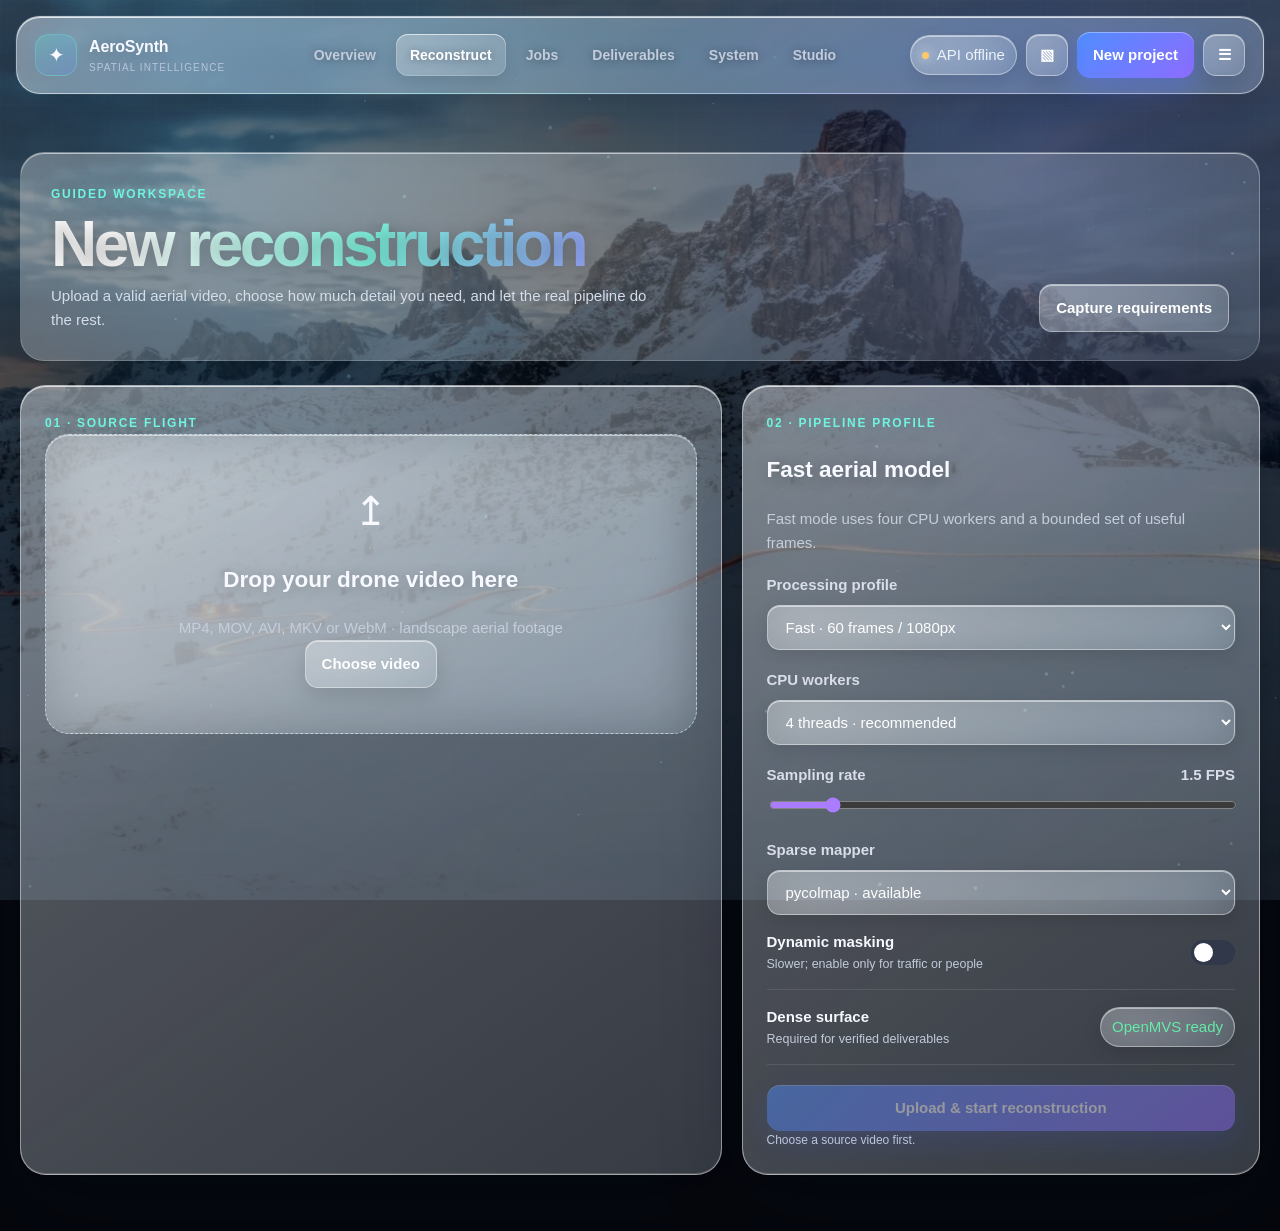
==== frontend/reconstruct.html @ 11335970 "feat: upgrade reconstruction platform and web studio" ====
<!doctype html><html lang="en"><head><meta charset="utf-8"><meta name="viewport" content="width=device-width,initial-scale=1"><title>Reconstruct · AeroSynth</title><link rel="stylesheet" href="/frontend/app.css"></head>
<body data-page="reconstruct"><div class="app-shell"><div id="shell"></div><main class="page">
  <header class="page-title"><div><span class="eyebrow">Guided workspace</span><h1 class="gradient-text">New reconstruction</h1><p>Upload a valid aerial video, choose how much detail you need, and let the real pipeline do the rest.</p></div><button class="btn btn-secondary" data-modal-open="captureModal">Capture requirements</button></header>
  <section class="workspace">
    <article class="card glass"><span class="eyebrow">01 · Source flight</span><div class="dropzone" id="dropzone"><div><div class="drop-icon">↥</div><h2 id="dropTitle">Drop your drone video here</h2><p id="dropHelp" class="muted">MP4, MOV, AVI, MKV or WebM · landscape aerial footage</p><button class="btn btn-secondary" id="browseBtn" type="button">Choose video</button><input class="hidden" id="fileInput" type="file" accept="video/*"></div></div><div id="fileMeta" class="hidden"><div class="section-head" style="margin-top:20px"><div><span class="eyebrow">Selected</span><h2 id="fileName">—</h2></div><span class="pill" id="fileSize">—</span></div><video id="preview" controls style="width:100%;max-height:280px;border-radius:18px;background:#000"></video></div></article>
    <aside class="card glass">
      <span class="eyebrow">02 · Pipeline profile</span><h2>Fast aerial model</h2>
      <p class="muted">Fast mode uses four CPU workers and a bounded set of useful frames.</p>
      <div class="field"><label for="profile">Processing profile</label><select class="select" id="profile"><option value="fast">Fast · 60 frames / 1080px</option><option value="balanced">Balanced · 220 frames / 2000px</option><option value="quality">Quality · 450 frames / 2800px</option></select></div>
      <div class="field"><label for="threads">CPU workers</label><select class="select" id="threads"><option value="4" selected>4 threads · recommended</option><option value="6">6 threads</option><option value="8">8 threads · high load</option><option value="2">2 threads · low power</option></select></div>
      <div class="field"><label>Sampling rate <span id="fpsLabel">1.5 FPS</span></label><input id="fps" type="range" min="1" max="5" value="1.5" step="0.5"></div>
      <div class="field"><label for="mapper">Sparse mapper</label><select class="select" id="mapper"><option value="pycolmap">pycolmap · available</option><option value="glomap">GLOMAP · fallback if installed</option></select></div>
      <div class="switch-row"><span><strong>Dynamic masking</strong><small class="muted" style="display:block">Slower; enable only for traffic or people</small></span><label class="switch"><input id="masking" type="checkbox"><span></span></label></div>
      <div class="switch-row"><span><strong>Dense surface</strong><small class="muted" style="display:block">Required for verified deliverables</small></span><span class="pill good">OpenMVS ready</span></div>
      <button id="launchBtn" class="btn btn-primary" style="width:100%;margin-top:20px" disabled>Upload & start reconstruction</button><p id="launchHint" class="muted" style="font-size:12px">Choose a source video first.</p>
    </aside>
  </section>
  <section class="card glass hidden" id="progressCard" style="margin-top:20px"><div class="section-head" style="margin:0 0 14px"><div><span class="eyebrow">Live job</span><h2 id="progressTitle">Uploading source</h2></div><strong id="progressPct">0%</strong></div><div class="progress"><i id="progressBar"></i></div><div class="stage-list" id="stageList"></div></section>
</main></div>
<div class="modal-backdrop" id="newProjectModal"><div class="modal glass"><div class="modal-head"><h2>You are already creating a project</h2><button class="btn btn-secondary icon-btn" data-modal-close>×</button></div><p class="muted">Choose a flight video below or refresh this page to reset the current draft.</p></div></div>
<div class="modal-backdrop" id="captureModal"><div class="modal glass"><div class="modal-head"><div><span class="eyebrow">Input checklist</span><h2>What makes reconstruction work?</h2></div><button class="btn btn-secondary icon-btn" data-modal-close>×</button></div><div class="stage-list"><div class="stage done">✓ Landscape drone footage</div><div class="stage done">✓ Smooth translation, not a stationary camera</div><div class="stage done">✓ 70–85% visual overlap</div><div class="stage done">✓ Textured, well-lit, mostly static terrain</div><div class="stage">✕ No screen recording, slideshow, water-only scene, or motion blur</div></div></div></div>
<script src="/frontend/app.js"></script><script src="/frontend/reconstruct.js"></script></body></html>
---- frontend/app.css ----
:root {
  color-scheme: dark;
  --bg: #05070d;
  --glass: rgba(232, 242, 252, .19);
  --glass-strong: rgba(229, 240, 250, .30);
  --line: rgba(255, 255, 255, .30);
  --line-bright: rgba(255, 255, 255, .48);
  --muted: #d5ddea;
  --text: #f7f9ff;
  --cyan: #4ee6d0;
  --blue: #6d8cff;
  --violet: #aa7cff;
  --rose: #ff729f;
  --good: #64eba8;
  --warn: #ffc86b;
  --bad: #ff7186;
  --radius: 26px;
  --shadow: 0 24px 70px rgba(3, 10, 24, .26);
}

* { box-sizing: border-box; }
html { min-height: 100%; scroll-behavior: smooth; }
body {
  min-height: 100vh;
  margin: 0;
  color: var(--text);
  background: var(--bg);
  font: 15px/1.6 -apple-system, BlinkMacSystemFont, 'SF Pro Text', 'Segoe UI', sans-serif;
  overflow-x: hidden;
}
button, input, select { font: inherit; }
button, a { -webkit-tap-highlight-color: transparent; }
a { color: inherit; text-decoration: none; }

.wallpaper, .wallpaper::before, .wallpaper::after {
  position: fixed;
  inset: 0;
  pointer-events: none;
}
.wallpaper {
  --wall-glow-a: rgba(54, 231, 207, .18);
  --wall-glow-b: rgba(105, 117, 255, .2);
  z-index: -3; overflow: hidden; background: #060913;
}
.wallpaper::before {
  content: '';
  z-index: 2;
  background:
    radial-gradient(circle at 18% 22%, var(--wall-glow-a), transparent 30%),
    radial-gradient(circle at 82% 18%, var(--wall-glow-b), transparent 32%),
    linear-gradient(180deg, rgba(4,7,14,.42), rgba(4,7,14,.76));
}
.wallpaper::after {
  content: '';
  z-index: 3;
  background-image: linear-gradient(rgba(255,255,255,.018) 1px, transparent 1px), linear-gradient(90deg, rgba(255,255,255,.018) 1px, transparent 1px);
  background-size: 52px 52px;
  mask-image: linear-gradient(to bottom, rgba(0,0,0,.75), transparent 90%);
}
.wallpaper-layer {
  position: absolute; inset: -3%; z-index: 1;
  background: center/cover no-repeat;
  opacity: 0; transform: scale(1.025);
  filter: saturate(.88) contrast(1.03) brightness(.72);
  transition: opacity 1.35s ease;
  will-change: opacity, transform;
}
.wallpaper-layer.active { opacity: 1; animation: wallpaperFloat 24s ease-in-out infinite alternate; }
#ambient { position: fixed; inset: 0; z-index: -2; pointer-events: none; opacity: .6; }
@keyframes wallpaperFloat { to { transform: scale(1.075) translate3d(-1.5%, 1%, 0); } }

.app-shell { width: min(1480px, calc(100% - 32px)); margin: 16px auto 56px; position: relative; }
.glass {
  background:
    linear-gradient(145deg, rgba(255,255,255,.34) 0%, rgba(235,246,255,.22) 40%, rgba(207,224,242,.13) 100%),
    rgba(225, 239, 251, .12);
  border: 1px solid var(--line-bright);
  box-shadow:
    0 28px 80px rgba(3, 10, 24, .27),
    0 5px 18px rgba(3, 10, 24, .11),
    inset 0 1px 0 rgba(255,255,255,.72),
    inset 0 -1px 0 rgba(255,255,255,.16);
  backdrop-filter: blur(42px) saturate(175%) brightness(1.08);
  -webkit-backdrop-filter: blur(42px) saturate(175%) brightness(1.08);
}
.topbar {
  height: 78px; padding: 0 18px; border-radius: 24px;
  display: flex; align-items: center; gap: 24px; position: sticky; top: 14px; z-index: 50;
  border-color: rgba(255,255,255,.52);
  box-shadow: 0 18px 55px rgba(2,8,22,.25), inset 0 1px rgba(255,255,255,.76), 0 0 0 1px rgba(150,210,255,.08);
}
.topbar::after { content: ''; position: absolute; left: 5%; right: 5%; bottom: -1px; height: 1px; background: linear-gradient(90deg, transparent, rgba(103,239,221,.5), rgba(130,142,255,.45), transparent); opacity: .7; }
.brand { display: flex; align-items: center; gap: 12px; min-width: 205px; }
.brand-mark {
  width: 42px; height: 42px; display: grid; place-items: center; border-radius: 14px;
  background: linear-gradient(145deg, rgba(78,230,208,.25), rgba(109,140,255,.25));
  border: 1px solid rgba(110,240,220,.3); font-size: 20px;
}
.brand strong, h1, h2, h3 { font-family: -apple-system, BlinkMacSystemFont, 'SF Pro Display', 'Segoe UI', sans-serif; text-shadow: 0 2px 16px rgba(0,0,0,.24); }
.brand strong { font-size: 16px; letter-spacing: -.01em; }
.brand small { color: #b8c5d9; display: block; font-size: 10px; letter-spacing: .11em; text-transform: uppercase; }
.nav { display: flex; gap: 6px; flex: 1; justify-content: center; }
.nav a { padding: 10px 14px; border-radius: 12px; color: #c2ccdc; font-size: 14px; font-weight: 700; transition: .2s; text-shadow: 0 1px 10px rgba(0,0,0,.35); }
.nav a:hover, .nav a.active { color: white; background: linear-gradient(135deg, rgba(255,255,255,.30), rgba(239,247,255,.16)); }
.nav a.active { box-shadow: inset 0 1px rgba(255,255,255,.55), inset 0 0 0 1px rgba(255,255,255,.18), 0 6px 18px rgba(0,0,0,.11); }
.top-actions { display: flex; align-items: center; gap: 9px; }
.status-pill, .pill { display: inline-flex; align-items: center; gap: 8px; border: 1px solid rgba(255,255,255,.38); border-radius: 999px; padding: 7px 11px; color: #edf3fb; background: linear-gradient(135deg, rgba(255,255,255,.25), rgba(220,236,249,.13)); box-shadow: inset 0 1px rgba(255,255,255,.48), 0 6px 18px rgba(0,0,0,.11); backdrop-filter: blur(24px) saturate(160%); }
.dot { width: 7px; height: 7px; border-radius: 50%; background: var(--warn); box-shadow: 0 0 12px currentColor; }
.dot.good { background: var(--good); }
.menu-toggle { display: none; }

.btn { border: 0; cursor: pointer; border-radius: 13px; padding: 11px 16px; color: white; font-weight: 700; display: inline-flex; gap: 9px; align-items: center; justify-content: center; transition: transform .2s, background .2s, opacity .2s; }
.btn:hover { transform: translateY(-2px); }
.btn-primary { background: linear-gradient(135deg, #4f8dff, #8d6dff); box-shadow: 0 10px 28px rgba(70,102,255,.32), inset 0 1px rgba(255,255,255,.35); }
.btn-secondary { background: linear-gradient(145deg, rgba(255,255,255,.28), rgba(225,239,251,.14)); border: 1px solid rgba(255,255,255,.38); box-shadow: inset 0 1px rgba(255,255,255,.52), 0 8px 22px rgba(0,0,0,.13); backdrop-filter: blur(24px) saturate(160%); }
.btn-ghost { background: transparent; color: #bbc5d8; }
.btn-danger { background: rgba(255,113,134,.14); color: #ff9aac; border: 1px solid rgba(255,113,134,.25); }
.btn:disabled { cursor: not-allowed; opacity: .45; transform: none; }
.icon-btn { width: 42px; height: 42px; padding: 0; }

.page { padding: 58px 4px 0; animation: rise .55s ease both; }
@keyframes rise { from { opacity: 0; transform: translateY(14px); } }
.eyebrow { text-transform: uppercase; color: #6ff4df; letter-spacing: .145em; font-size: 12px; font-weight: 800; text-shadow: 0 0 22px rgba(78,230,208,.35); }
.hero { min-height: 480px; padding: 58px; border-radius: 32px; overflow: hidden; position: relative; display: grid; grid-template-columns: 1.1fr .9fr; align-items: center; }
.hero { background: linear-gradient(130deg, rgba(255,255,255,.27), rgba(224,239,251,.14)), rgba(225,240,252,.10); }
.hero::before { content: ''; position: absolute; inset: 0; border-radius: inherit; border: 1px solid rgba(255,255,255,.46); box-shadow: inset 0 1px rgba(255,255,255,.7), inset 0 0 100px rgba(217,239,255,.12); pointer-events: none; }
.hero::after { content: ''; position: absolute; width: 520px; height: 520px; border-radius: 50%; right: -80px; top: -110px; background: radial-gradient(circle, rgba(91,224,220,.22), rgba(109,117,255,.09) 38%, transparent 69%); filter: blur(4px); }
.hero-copy { position: relative; z-index: 2; max-width: 720px; }
h1 { font-size: clamp(46px, 6vw, 84px); line-height: .98; margin: 14px 0 24px; letter-spacing: -.055em; }
.gradient-text { color: transparent; background: linear-gradient(100deg, #fff 12%, #7ff4df 52%, #9b87ff); background-clip: text; }
.lead { color: #d3dae6; font-size: 18px; max-width: 650px; text-shadow: 0 2px 18px rgba(0,0,0,.42); }
.hero-actions { display: flex; gap: 12px; margin-top: 30px; flex-wrap: wrap; }
.hero-orbit { position: relative; height: 350px; z-index: 2; }
.orb { position: absolute; border-radius: 50%; border: 1px solid rgba(255,255,255,.2); left: 50%; top: 50%; transform: translate(-50%,-50%); animation: spin 18s linear infinite; }
.orb.o1 { width: 310px; height: 310px; }
.orb.o2 { width: 220px; height: 220px; animation-direction: reverse; animation-duration: 12s; }
.orb.o3 { width: 120px; height: 120px; background: radial-gradient(circle at 35% 30%, #abfff2, #5478ff 48%, #171947); box-shadow: 0 0 90px rgba(92,135,255,.42); border: 0; animation: breathe 4s ease-in-out infinite; }
.orb::before { content: ''; position: absolute; width: 13px; height: 13px; border-radius: 50%; background: var(--cyan); top: 18%; left: 7%; box-shadow: 0 0 18px var(--cyan); }
@keyframes spin { to { transform: translate(-50%,-50%) rotate(360deg); } }
@keyframes breathe { 50% { transform: translate(-50%,-50%) scale(1.08); } }

.grid { display: grid; gap: 18px; }
.grid-4 { grid-template-columns: repeat(4, 1fr); }
.metrics-grid { grid-template-columns: repeat(5, minmax(0, 1fr)); }
.grid-3 { grid-template-columns: repeat(3, 1fr); }
.grid-2 { grid-template-columns: repeat(2, 1fr); }
.section-head { display: flex; justify-content: space-between; align-items: end; gap: 20px; margin: 52px 4px 20px; }
.section-head h2 { margin: 5px 0 0; font-size: 28px; }
.section-head p { color: #c8d0dd; margin: 0; text-shadow: 0 2px 12px rgba(0,0,0,.3); }
main.page > .section-head {
  position: relative; margin-left: 0; margin-right: 0; padding: 18px 22px 18px 25px;
  border: 1px solid rgba(230,245,255,.16); border-radius: 19px;
  background: linear-gradient(135deg, rgba(255,255,255,.27), rgba(218,235,249,.13));
  box-shadow: inset 0 1px rgba(255,255,255,.52), 0 16px 45px rgba(0,0,0,.16);
  backdrop-filter: blur(34px) saturate(170%) brightness(1.06);
}
main.page > .section-head::before { content: ''; position: absolute; left: -1px; top: 25%; bottom: 25%; width: 3px; border-radius: 99px; background: linear-gradient(var(--cyan), var(--blue)); box-shadow: 0 0 18px rgba(78,230,208,.65); }
.card { border-radius: var(--radius); padding: 24px; min-width: 0; transition: transform .24s ease, border-color .24s ease, box-shadow .24s ease; }
.card:hover { transform: translateY(-3px); border-color: rgba(230,247,255,.3); box-shadow: 0 34px 95px rgba(0,0,0,.4), inset 0 1px rgba(255,255,255,.19); }
.card h3 { margin: 8px 0; font-size: 18px; }
.card p { color: #c6cedc; margin: 0; }
.metric { position: relative; overflow: hidden; }
.metric::after { content: ''; position: absolute; width: 100px; height: 100px; border-radius: 50%; background: var(--accent, var(--blue)); opacity: .09; right: -30px; bottom: -42px; filter: blur(4px); }
.metric-label { color: #bfc9da; font-size: 11px; font-weight: 700; text-transform: uppercase; letter-spacing: .095em; }
.metric-value { display: block; font: 700 32px/1.1 -apple-system, BlinkMacSystemFont, 'SF Pro Display', 'Segoe UI', sans-serif; margin: 12px 0 4px; }
.metric-foot { color: var(--good); font-size: 12px; }
.feature-icon { width: 44px; height: 44px; border-radius: 15px; display: grid; place-items: center; background: linear-gradient(145deg, rgba(255,255,255,.16), rgba(255,255,255,.06)); border: 1px solid rgba(255,255,255,.14); box-shadow: inset 0 1px rgba(255,255,255,.14), 0 9px 24px rgba(0,0,0,.16); font-size: 20px; }

.page-title {
  display: flex; justify-content: space-between; align-items: end; gap: 20px; margin-bottom: 24px; padding: 28px 30px;
  border: 1px solid rgba(230,245,255,.19); border-radius: 24px;
  background: linear-gradient(135deg, rgba(255,255,255,.29), rgba(215,233,248,.14));
  box-shadow: inset 0 1px rgba(255,255,255,.58), 0 22px 64px rgba(0,0,0,.20);
  backdrop-filter: blur(38px) saturate(170%) brightness(1.06);
}
.page-title h1 { font-size: clamp(38px, 5vw, 64px); margin: 8px 0; }
.page-title p { color: var(--muted); max-width: 620px; margin: 0; }
.workspace { display: grid; grid-template-columns: 1.15fr .85fr; gap: 20px; }
.dropzone { border: 1px dashed rgba(220,242,255,.64); border-radius: 24px; min-height: 300px; display: grid; place-items: center; text-align: center; padding: 30px; background: linear-gradient(145deg, rgba(255,255,255,.25), rgba(213,232,247,.12)); box-shadow: inset 0 1px rgba(255,255,255,.5); backdrop-filter: blur(30px) saturate(165%); transition: .2s; }
.dropzone.dragover { border-color: var(--cyan); background: rgba(78,230,208,.07); }
.drop-icon { font-size: 40px; margin-bottom: 12px; }
.field { margin-top: 18px; }
.field label { display: flex; justify-content: space-between; color: #d9deea; font-weight: 600; margin-bottom: 8px; }
.field input[type='range'] { width: 100%; accent-color: var(--violet); }
.select, .text-input { width: 100%; padding: 12px 14px; border-radius: 13px; border: 1px solid rgba(255,255,255,.42); background: linear-gradient(145deg, rgba(255,255,255,.30), rgba(206,226,244,.18)); color: white; outline: none; box-shadow: inset 0 1px rgba(255,255,255,.52), 0 5px 16px rgba(0,0,0,.10); backdrop-filter: blur(26px) saturate(165%); }
.select option { color: #142033; background: #edf4fb; }
.switch-row { display: flex; align-items: center; justify-content: space-between; padding: 15px 0; border-bottom: 1px solid rgba(255,255,255,.1); }
.switch { position: relative; width: 44px; height: 25px; }
.switch input { opacity: 0; }
.switch span { position: absolute; inset: 0; border-radius: 99px; background: #30384a; cursor: pointer; }
.switch span::after { content: ''; position: absolute; width: 19px; height: 19px; top: 3px; left: 3px; border-radius: 50%; background: white; transition: .2s; }
.switch input:checked + span { background: linear-gradient(90deg,var(--blue),var(--violet)); }
.switch input:checked + span::after { transform: translateX(19px); }
.progress { height: 8px; border-radius: 999px; background: rgba(255,255,255,.08); overflow: hidden; }
.progress > i { display: block; height: 100%; width: 0; border-radius: inherit; background: linear-gradient(90deg,var(--blue),var(--cyan)); transition: width .4s; }
.stage-list { display: grid; gap: 9px; margin-top: 18px; }
.stage { display: flex; gap: 12px; align-items: center; padding: 12px 14px; border-radius: 15px; background: linear-gradient(145deg, rgba(255,255,255,.24), rgba(214,232,247,.11)); border: 1px solid rgba(255,255,255,.32); color: #e1e8f3; box-shadow: inset 0 1px rgba(255,255,255,.42); backdrop-filter: blur(24px) saturate(160%); }
.stage.active { color: white; border-color: rgba(78,230,208,.3); }
.stage.done { color: var(--good); }
.stage-num { width: 26px; height: 26px; display: grid; place-items: center; border-radius: 50%; background: rgba(255,255,255,.08); font-size: 11px; }

.table-wrap { overflow-x: auto; }
table { width: 100%; border-collapse: collapse; }
th { color: #bdc8da; font-size: 11px; font-weight: 800; text-transform: uppercase; letter-spacing: .09em; text-align: left; padding: 13px; }
td { padding: 15px 13px; border-top: 1px solid rgba(255,255,255,.1); color: #e2e7ef; }
tbody tr { transition: background .2s; }
tbody tr:hover { background: rgba(255,255,255,.045); }
.file-card { display: flex; flex-direction: column; min-height: 190px; }
.file-card .btn { margin-top: auto; }
.empty { text-align: center; color: var(--muted); padding: 48px 20px; }
.studio-layout { display: grid; grid-template-columns: minmax(0, 1fr) 330px; gap: 20px; }
.viewport-card { min-height: 610px; padding: 0; overflow: hidden; position: relative; }
.viewport-toolbar { position: absolute; z-index: 5; top: 18px; left: 18px; right: 18px; display: flex; justify-content: space-between; align-items: center; gap: 12px; }
.viewport-toolbar > div { display: flex; gap: 8px; align-items: center; }
.viewport-canvas { display: block; width: 100%; height: 610px; cursor: grab; background: radial-gradient(circle at 50% 45%, rgba(80,120,180,.13), rgba(2,7,15,.42) 58%, rgba(2,6,12,.68)); }
.viewport-canvas:active { cursor: grabbing; }
.viewport-empty { position: absolute; z-index: 3; inset: 0; display: grid; place-items: center; text-align: center; pointer-events: none; }
.viewport-empty > div { max-width: 420px; padding: 26px; border-radius: 24px; background: linear-gradient(145deg, rgba(255,255,255,.27), rgba(214,231,247,.14)); border: 1px solid rgba(255,255,255,.40); box-shadow: inset 0 1px rgba(255,255,255,.48); backdrop-filter: blur(34px) saturate(165%); }
.viewport-empty .feature-icon { margin: 0 auto 12px; }
.viewport-footer { position: absolute; z-index: 4; left: 18px; right: 18px; bottom: 17px; display: flex; justify-content: space-between; gap: 12px; }
.studio-sidebar { display: grid; gap: 16px; align-content: start; }
.mini-stat { display: flex; justify-content: space-between; gap: 16px; padding: 12px 0; border-bottom: 1px solid rgba(255,255,255,.1); }
.mini-stat:last-child { border-bottom: 0; }
.mini-stat span { color: #c2ccdc; }
.mini-stat strong { text-align: right; }

.modal-backdrop { position: fixed; inset: 0; z-index: 100; display: none; place-items: center; padding: 20px; background: rgba(1,4,10,.58); backdrop-filter: blur(18px) saturate(120%); }
.modal-backdrop.open { display: grid; animation: fade .2s; }
.modal { width: min(660px, 100%); max-height: calc(100vh - 40px); overflow: auto; border-radius: 30px; padding: 30px; background: linear-gradient(145deg, rgba(245,250,255,.44), rgba(205,225,242,.26)); border-color: rgba(255,255,255,.58); box-shadow: 0 36px 100px rgba(0,0,0,.35), inset 0 1px rgba(255,255,255,.8); backdrop-filter: blur(48px) saturate(180%) brightness(1.08); }
.modal-head { display: flex; justify-content: space-between; align-items: center; gap: 20px; }
.modal h2 { margin: 0; }
.wallpaper-grid { display: grid; grid-template-columns: repeat(2, 1fr); gap: 12px; margin-top: 20px; }
.wallpaper-option { position: relative; min-height: 130px; padding: 0; overflow: hidden; border-radius: 19px; border: 1px solid rgba(255,255,255,.46); background: rgba(232,242,251,.20); cursor: pointer; color: white; box-shadow: inset 0 1px rgba(255,255,255,.58), 0 10px 26px rgba(0,0,0,.17); }
.wallpaper-option img { position: absolute; inset: 0; width: 100%; height: 100%; object-fit: cover; transition: transform .3s; }
.wallpaper-option:hover img { transform: scale(1.045); }
.wallpaper-option::after { content: ''; position: absolute; inset: 0; background: linear-gradient(transparent 35%, rgba(2,5,10,.84)); }
.wallpaper-option span { position: absolute; z-index: 2; left: 13px; bottom: 10px; font-weight: 700; }
.wallpaper-option.active { border-color: var(--cyan); box-shadow: 0 0 0 2px rgba(78,230,208,.16), 0 12px 30px rgba(0,0,0,.28); }
.wallpaper-option.active::before { content: '✓'; position: absolute; z-index: 3; right: 10px; top: 10px; width: 25px; height: 25px; display: grid; place-items: center; border-radius: 50%; background: var(--cyan); color: #05100f; font-weight: 900; }
.wallpaper-controls { display: flex; align-items: center; justify-content: space-between; gap: 12px; margin-top: 18px; padding-top: 16px; border-top: 1px solid var(--line); }
.wallpaper-nav { display: flex; gap: 8px; }
@keyframes fade { from { opacity: 0; } }
.toast-stack { position: fixed; right: 22px; bottom: 22px; z-index: 120; display: grid; gap: 10px; }
.toast { max-width: 380px; padding: 13px 16px; border-radius: 16px; background: rgba(224,237,248,.72); border: 1px solid rgba(255,255,255,.52); box-shadow: var(--shadow), inset 0 1px rgba(255,255,255,.7); backdrop-filter: blur(32px) saturate(170%); animation: rise .25s; }
.toast.bad { border-color: rgba(255,113,134,.35); }
.hidden { display: none !important; }
.muted { color: #c2cbda; }
.good { color: var(--good); }
.bad { color: var(--bad); }
.mono { font-family: ui-monospace, SFMono-Regular, Menlo, monospace; }

@media (max-width: 1050px) {
  .nav { position: fixed; top: 100px; left: 16px; right: 16px; display: none; flex-direction: column; padding: 12px; border-radius: 22px; background: rgba(211,227,242,.80); border: 1px solid rgba(255,255,255,.52); box-shadow: 0 24px 70px rgba(0,0,0,.3), inset 0 1px rgba(255,255,255,.7); backdrop-filter: blur(38px) saturate(170%); }
  .nav.open { display: flex; }
  .menu-toggle { display: inline-flex; }
  .status-pill { display: none; }
  .hero { grid-template-columns: 1fr; padding: 42px; }
  .hero-orbit { position: absolute; right: -100px; opacity: .4; width: 400px; }
  .grid-4, .metrics-grid { grid-template-columns: repeat(2, 1fr); }
  .workspace { grid-template-columns: 1fr; }
  .studio-layout { grid-template-columns: 1fr; }
  .studio-sidebar { grid-template-columns: repeat(2, 1fr); }
}
@media (max-width: 680px) {
  .app-shell { width: min(100% - 18px, 1480px); margin-top: 9px; }
  .topbar { top: 8px; height: 68px; padding: 0 12px; }
  .brand { min-width: 0; flex: 1; }
  .brand small, .top-actions .btn-primary { display: none; }
  .page { padding-top: 32px; }
  .hero { padding: 32px 24px; min-height: 500px; }
  h1 { font-size: 47px; }
  .grid-4, .grid-3, .grid-2, .metrics-grid { grid-template-columns: 1fr; }
  .wallpaper-grid { grid-template-columns: 1fr; }
  .page-title { align-items: start; flex-direction: column; }
  .section-head { align-items: start; flex-direction: column; }
  .studio-sidebar { grid-template-columns: 1fr; }
  .viewport-card, .viewport-canvas { min-height: 500px; height: 500px; }
  .viewport-toolbar { align-items: flex-start; }
  .viewport-toolbar .viewport-actions { display: none; }
}

@media (prefers-reduced-motion: reduce) {
  *, *::before, *::after { animation-duration: .01ms !important; animation-iteration-count: 1 !important; scroll-behavior: auto !important; }
}
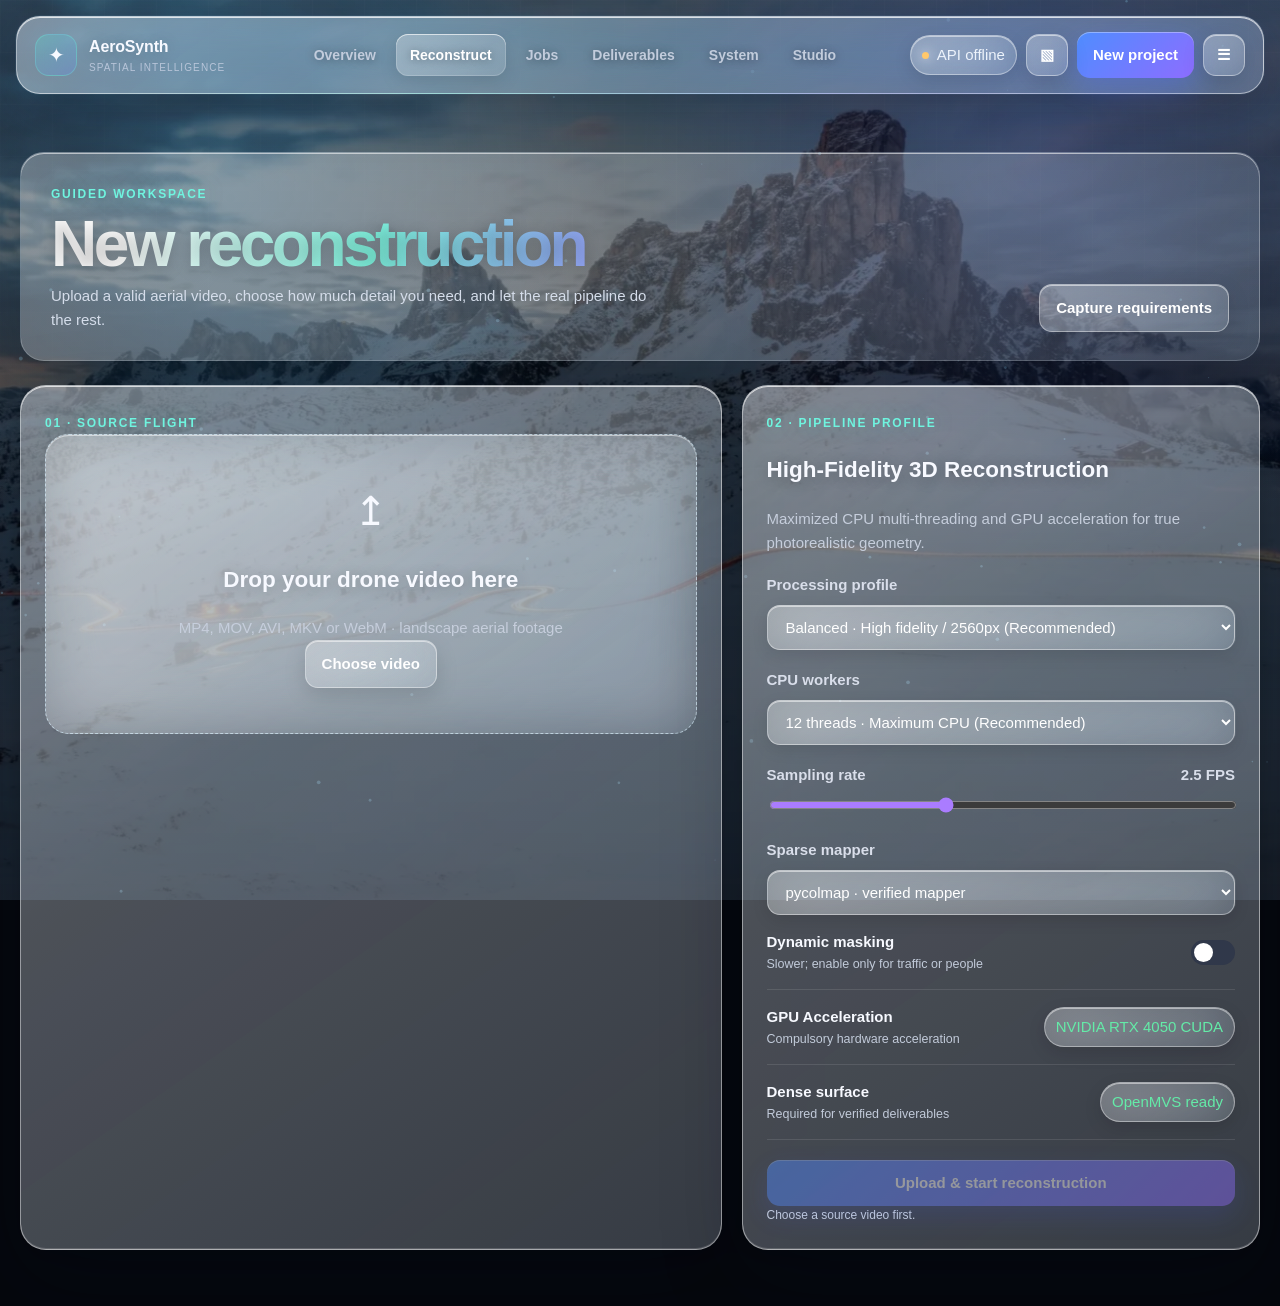
==== commit 217118df: "Fix 3D studio viewer precision quantization, enforce CUDA, dynamic voxel downsampling, and upgrade f" ====
--- a/frontend/reconstruct.html
+++ b/frontend/reconstruct.html
@@ -4,13 +4,14 @@
   <section class="workspace">
     <article class="card glass"><span class="eyebrow">01 · Source flight</span><div class="dropzone" id="dropzone"><div><div class="drop-icon">↥</div><h2 id="dropTitle">Drop your drone video here</h2><p id="dropHelp" class="muted">MP4, MOV, AVI, MKV or WebM · landscape aerial footage</p><button class="btn btn-secondary" id="browseBtn" type="button">Choose video</button><input class="hidden" id="fileInput" type="file" accept="video/*"></div></div><div id="fileMeta" class="hidden"><div class="section-head" style="margin-top:20px"><div><span class="eyebrow">Selected</span><h2 id="fileName">—</h2></div><span class="pill" id="fileSize">—</span></div><video id="preview" controls style="width:100%;max-height:280px;border-radius:18px;background:#000"></video></div></article>
     <aside class="card glass">
-      <span class="eyebrow">02 · Pipeline profile</span><h2>Fast aerial model</h2>
-      <p class="muted">Fast mode uses four CPU workers and a bounded set of useful frames.</p>
-      <div class="field"><label for="profile">Processing profile</label><select class="select" id="profile"><option value="fast">Fast · 60 frames / 1080px</option><option value="balanced">Balanced · 220 frames / 2000px</option><option value="quality">Quality · 450 frames / 2800px</option></select></div>
-      <div class="field"><label for="threads">CPU workers</label><select class="select" id="threads"><option value="4" selected>4 threads · recommended</option><option value="6">6 threads</option><option value="8">8 threads · high load</option><option value="2">2 threads · low power</option></select></div>
-      <div class="field"><label>Sampling rate <span id="fpsLabel">1.5 FPS</span></label><input id="fps" type="range" min="1" max="5" value="1.5" step="0.5"></div>
-      <div class="field"><label for="mapper">Sparse mapper</label><select class="select" id="mapper"><option value="pycolmap">pycolmap · available</option><option value="glomap">GLOMAP · fallback if installed</option></select></div>
+      <span class="eyebrow">02 · Pipeline profile</span><h2>High-Fidelity 3D Reconstruction</h2>
+      <p class="muted">Maximized CPU multi-threading and GPU acceleration for true photorealistic geometry.</p>
+      <div class="field"><label for="profile">Processing profile</label><select class="select" id="profile"><option value="balanced" selected>Balanced · High fidelity / 2560px (Recommended)</option><option value="quality">Maximum Quality · 4K full detail</option><option value="fast">Fast · 1080px</option></select></div>
+      <div class="field"><label for="threads">CPU workers</label><select class="select" id="threads"><option value="12" selected>12 threads · Maximum CPU (Recommended)</option><option value="16">16 threads · High core CPU</option><option value="8">8 threads · Balanced</option><option value="6">6 threads</option><option value="4">4 threads</option></select></div>
+      <div class="field"><label>Sampling rate <span id="fpsLabel">2.5 FPS</span></label><input id="fps" type="range" min="1" max="5" value="2.5" step="0.5"></div>
+      <div class="field"><label for="mapper">Sparse mapper</label><select class="select" id="mapper"><option value="pycolmap" selected>pycolmap · verified mapper</option><option value="glomap">GLOMAP · global mapper</option></select></div>
       <div class="switch-row"><span><strong>Dynamic masking</strong><small class="muted" style="display:block">Slower; enable only for traffic or people</small></span><label class="switch"><input id="masking" type="checkbox"><span></span></label></div>
+      <div class="switch-row"><span><strong>GPU Acceleration</strong><small class="muted" style="display:block">Compulsory hardware acceleration</small></span><span class="pill good" id="gpuPill">NVIDIA RTX 4050 CUDA</span></div>
       <div class="switch-row"><span><strong>Dense surface</strong><small class="muted" style="display:block">Required for verified deliverables</small></span><span class="pill good">OpenMVS ready</span></div>
       <button id="launchBtn" class="btn btn-primary" style="width:100%;margin-top:20px" disabled>Upload & start reconstruction</button><p id="launchHint" class="muted" style="font-size:12px">Choose a source video first.</p>
     </aside>
